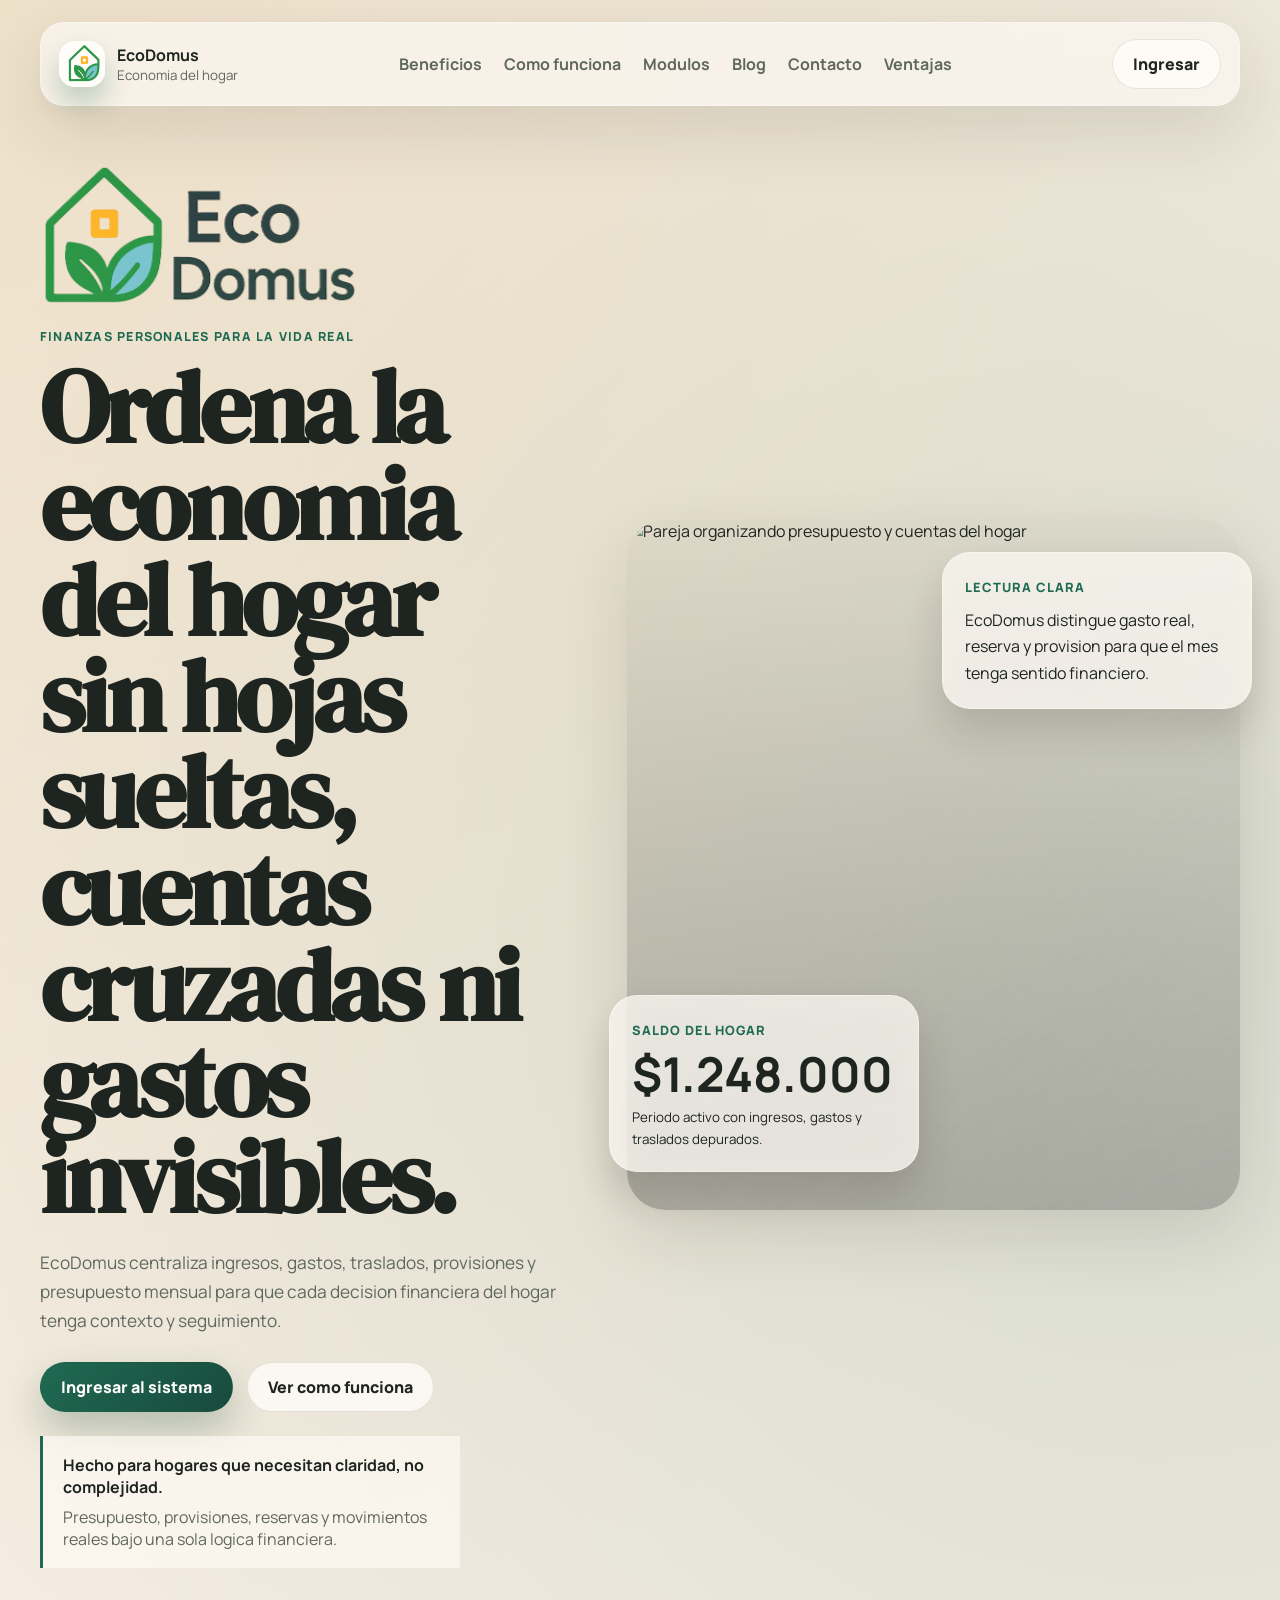
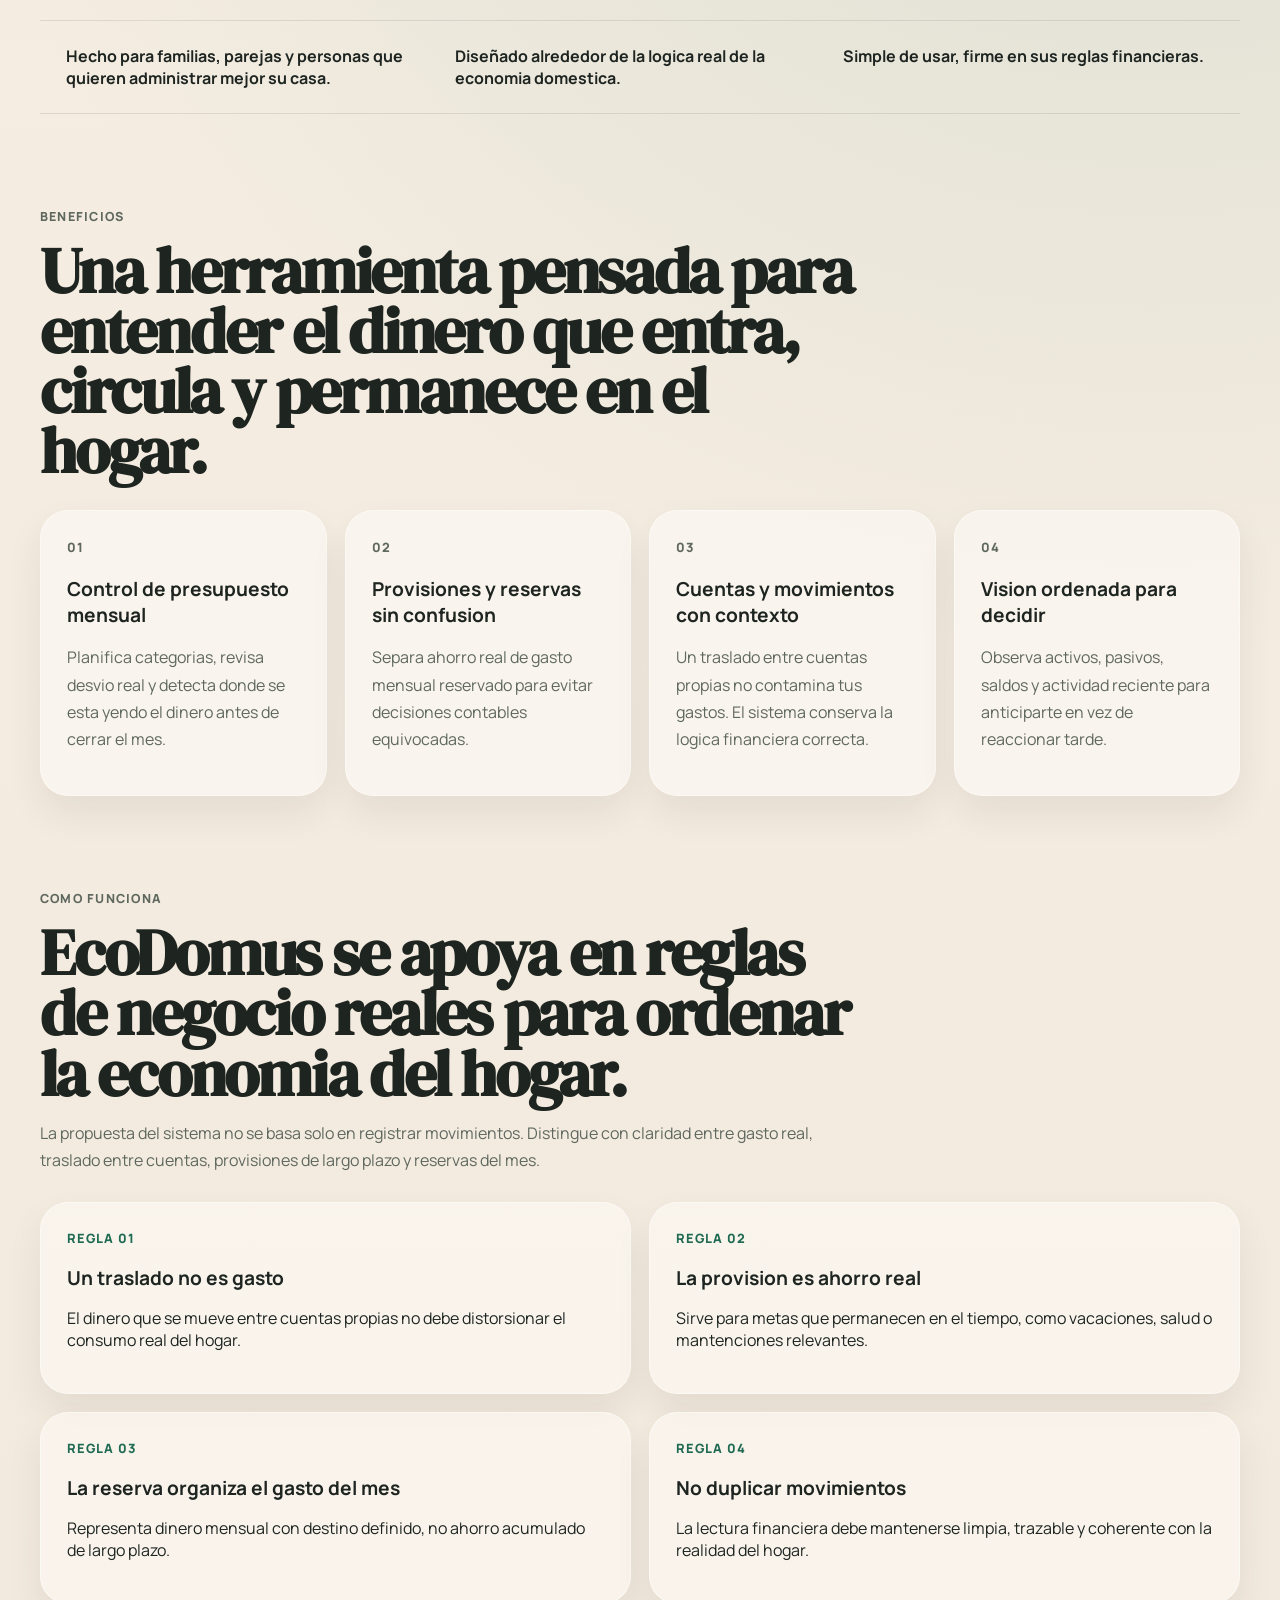
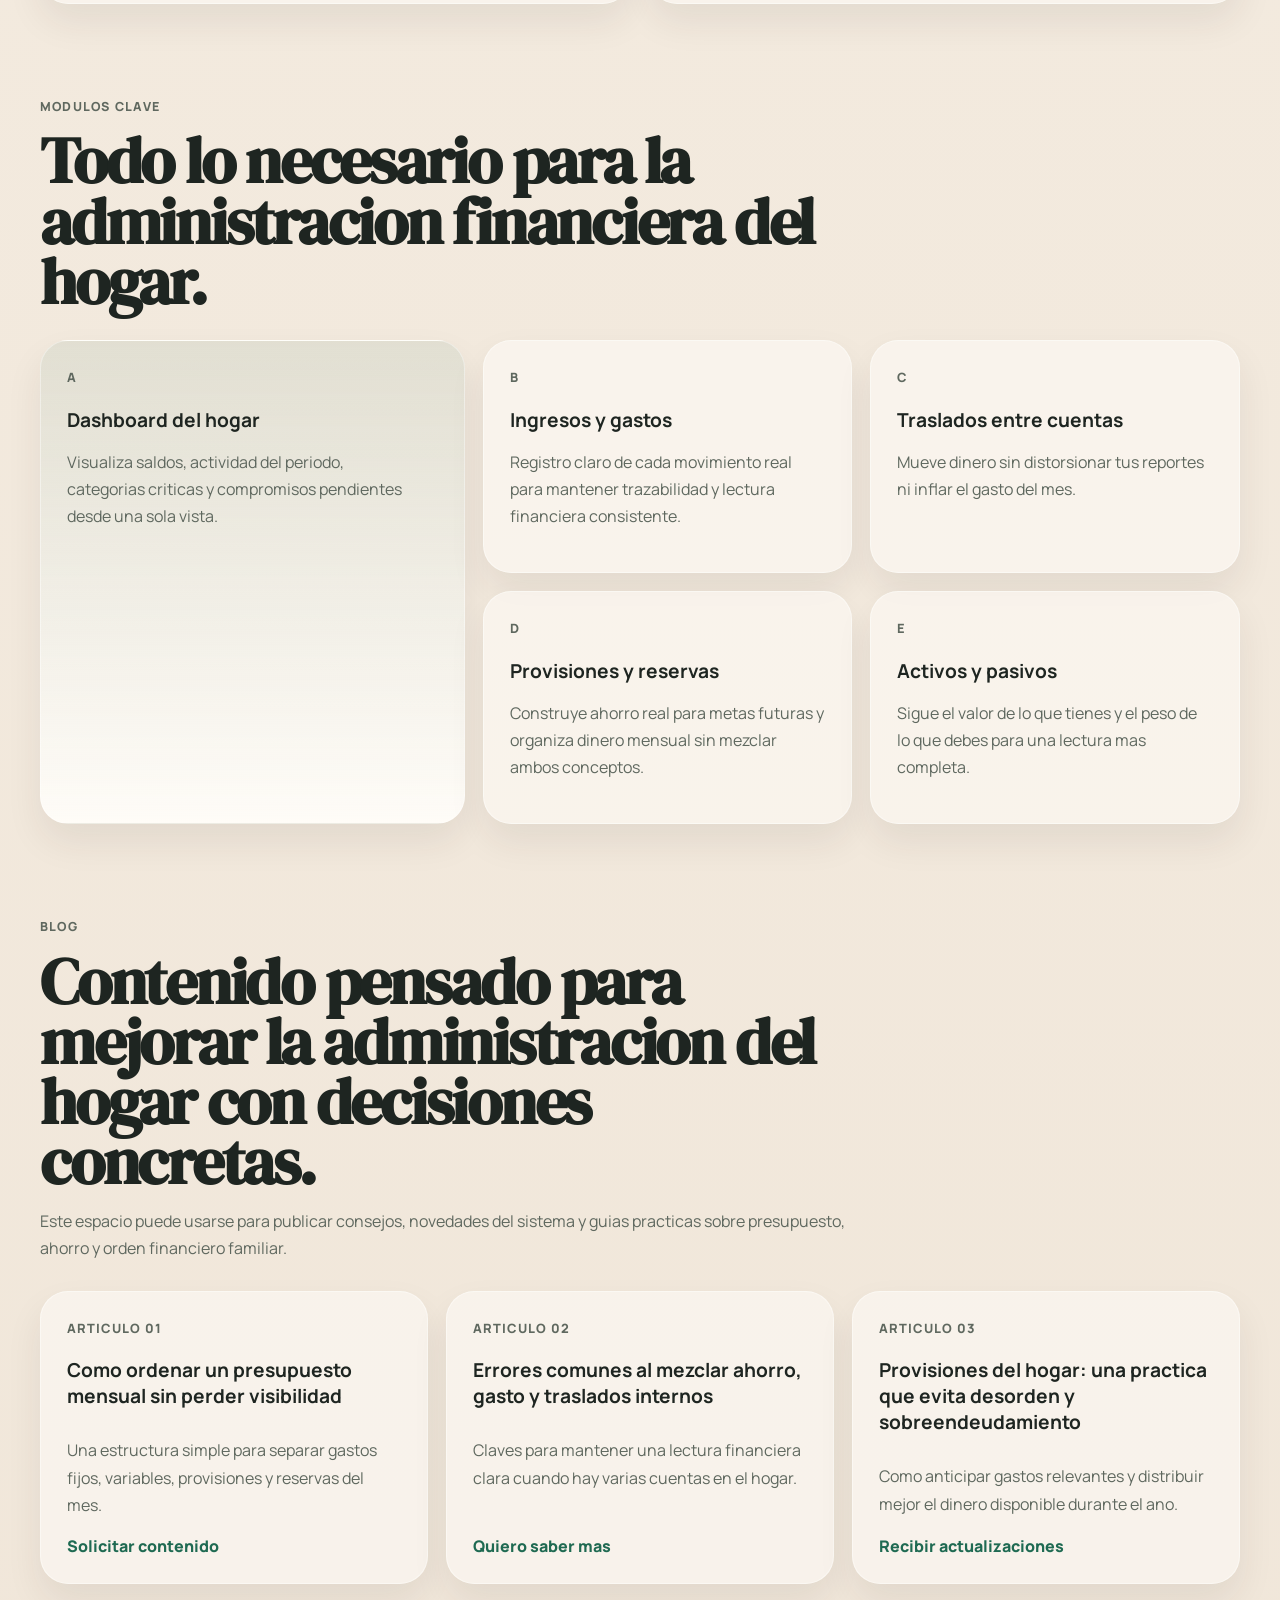
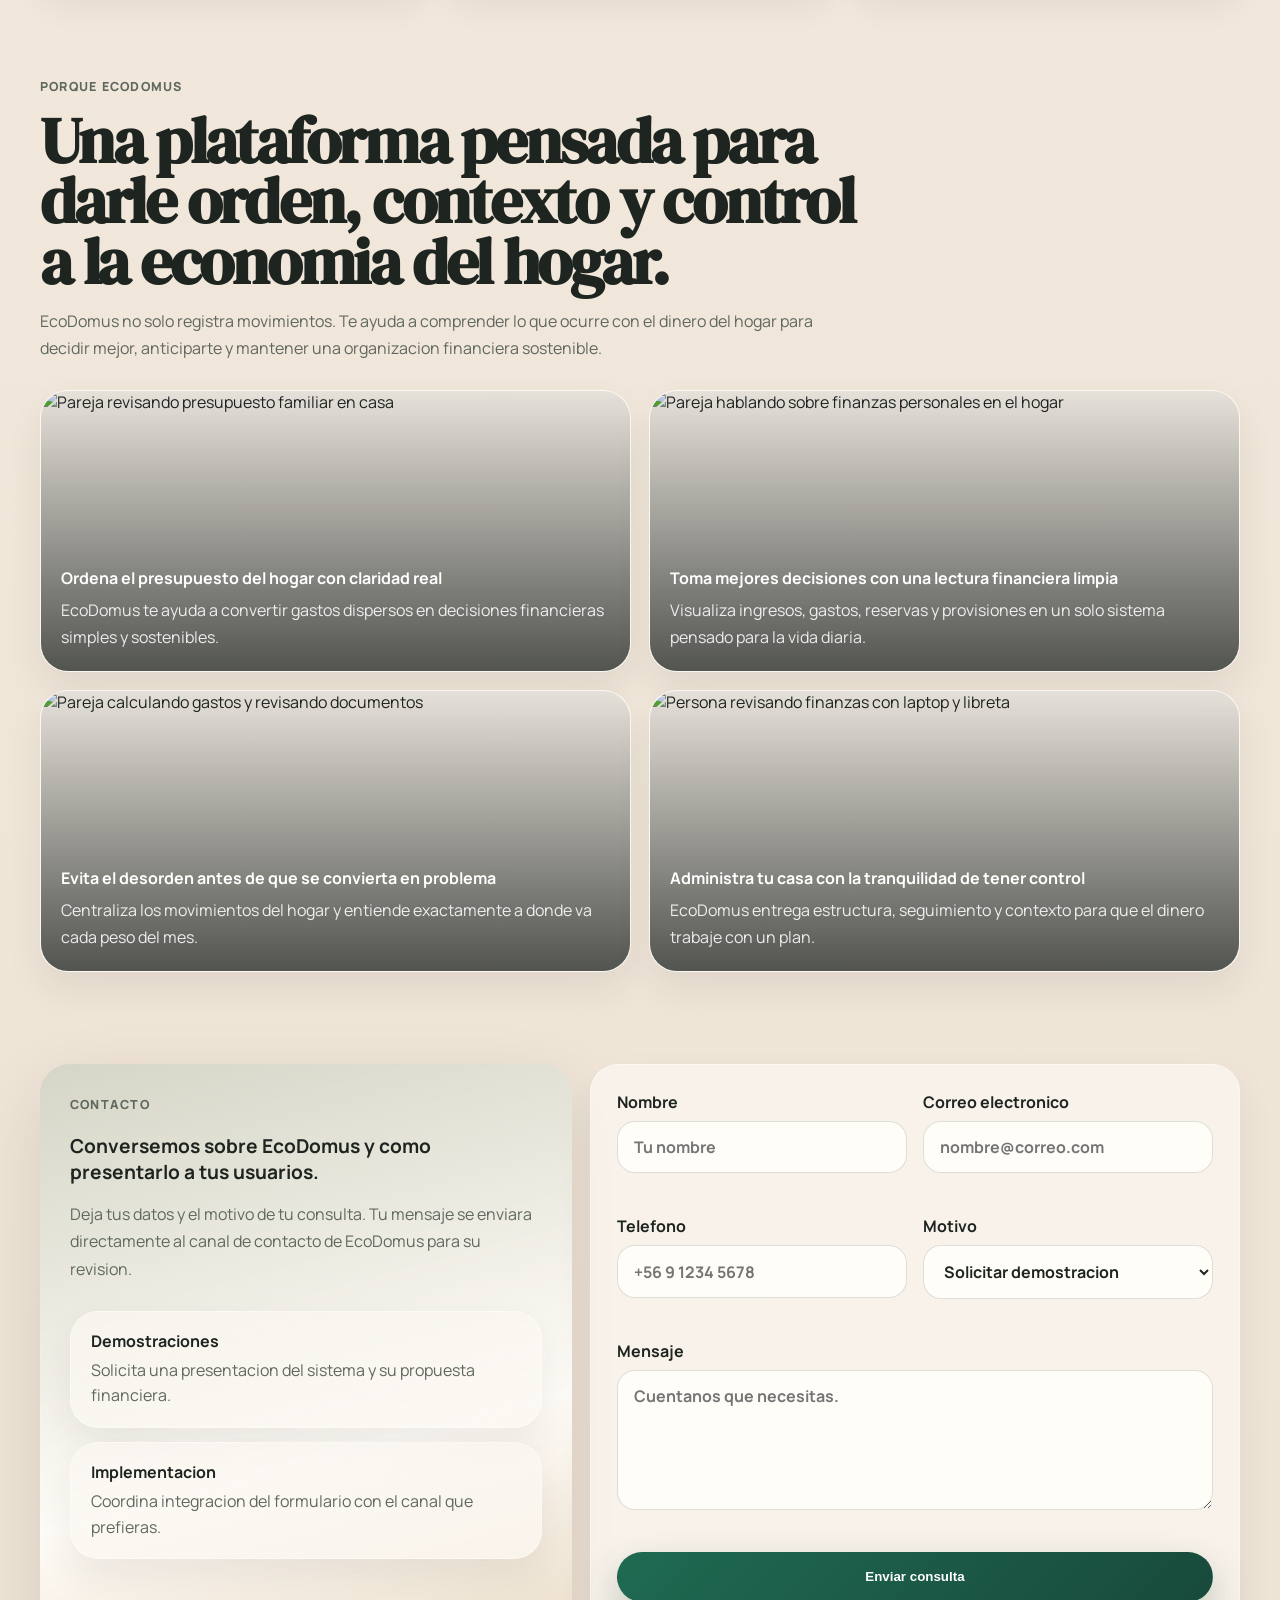
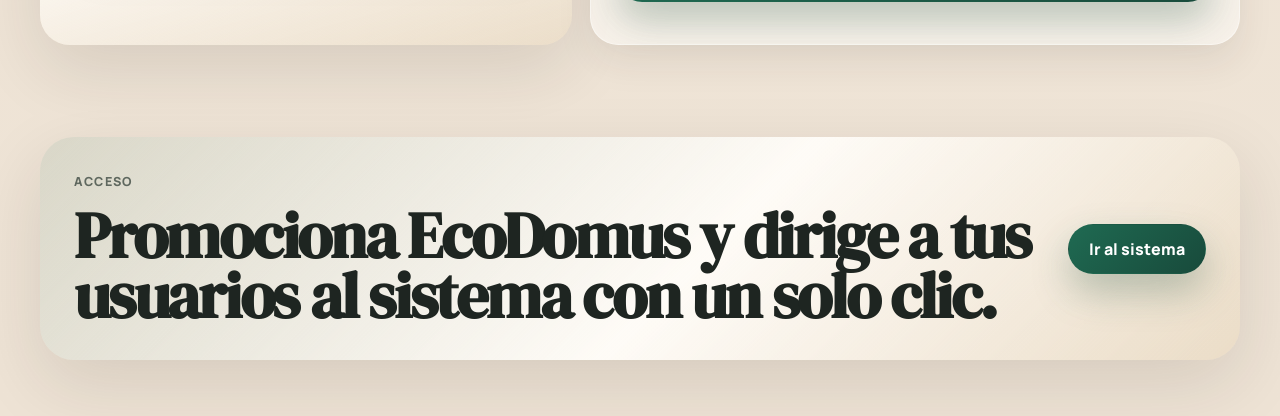
==== Ecodomus Pagina/index.html @ e9bbe401 "Actualizacion Ecodomus" ====
<!DOCTYPE html>
<html lang="es">
<head>
  <meta charset="UTF-8">
  <meta name="viewport" content="width=device-width, initial-scale=1.0">
  <title>EcoDomus | Economia del hogar</title>
  <meta
    name="description"
    content="EcoDomus organiza la economia del hogar con presupuestos, provisiones, cuentas y control mensual en un solo lugar."
  >
  <link rel="icon" type="image/png" href="images/favicon-removebg-preview.png">
  <link rel="preconnect" href="https://fonts.googleapis.com">
  <link rel="preconnect" href="https://fonts.gstatic.com" crossorigin>
  <link href="https://fonts.googleapis.com/css2?family=DM+Serif+Display:ital@0;1&family=Manrope:wght@400;500;600;700;800&display=swap" rel="stylesheet">
  <link rel="stylesheet" href="styles.css">
</head>
<body>
  <div class="page-shell">
    <header class="site-header">
      <a class="brand" href="#inicio" aria-label="EcoDomus">
        <span class="brand-mark" aria-hidden="true">
          <img src="images/favicon-removebg-preview.png" alt="" role="presentation">
        </span>
        <span class="brand-text">
          <strong>EcoDomus</strong>
          <small>Economia del hogar</small>
        </span>
      </a>

      <nav class="site-nav" aria-label="Principal">
        <a href="#beneficios">Beneficios</a>
        <a href="#como-funciona">Como funciona</a>
        <a href="#modulos">Modulos</a>
        <a href="#blog">Blog</a>
        <a href="#contacto">Contacto</a>
        <a href="#ventajas">Ventajas</a>
      </nav>

      <a class="button button-ghost" href="http://localhost:5173" target="_blank" rel="noreferrer">
        Ingresar
      </a>
    </header>

    <main id="inicio">
      <section class="hero">
        <div class="hero-copy">
          <img
            class="hero-logo"
            src="images/logo-removebg-preview.png"
            alt="Logo EcoDomus"
          >
          <p class="eyebrow">Finanzas personales para la vida real</p>
          <h1>Ordena la economia del hogar sin hojas sueltas, cuentas cruzadas ni gastos invisibles.</h1>
          <p class="hero-text">
            EcoDomus centraliza ingresos, gastos, traslados, provisiones y presupuesto mensual
            para que cada decision financiera del hogar tenga contexto y seguimiento.
          </p>

          <div class="hero-actions">
            <a class="button button-primary" href="http://localhost:5173" target="_blank" rel="noreferrer">
              Ingresar al sistema
            </a>
            <a class="button button-secondary" href="#beneficios">
              Ver como funciona
            </a>
          </div>

          <div class="hero-note">
            <strong>Hecho para hogares que necesitan claridad, no complejidad.</strong>
            <p>Presupuesto, provisiones, reservas y movimientos reales bajo una sola logica financiera.</p>
          </div>
        </div>

        <div class="hero-panel" aria-hidden="true">
          <div class="hero-image-wrap">
            <img
              class="hero-image"
              src="https://images.pexels.com/photos/6963031/pexels-photo-6963031.jpeg?auto=compress&cs=tinysrgb&w=1400"
              alt="Pareja organizando presupuesto y cuentas del hogar"
            >
          </div>

          <article class="floating-card floating-balance">
            <span class="panel-label">Saldo del hogar</span>
            <strong>$1.248.000</strong>
            <small>Periodo activo con ingresos, gastos y traslados depurados.</small>
          </article>

          <article class="floating-card floating-insight">
            <span class="panel-label">Lectura clara</span>
            <p>EcoDomus distingue gasto real, reserva y provision para que el mes tenga sentido financiero.</p>
          </article>
        </div>
      </section>

      <section class="trust-strip" aria-label="Propuesta principal">
        <p>Hecho para familias, parejas y personas que quieren administrar mejor su casa.</p>
        <p>Diseñado alrededor de la logica real de la economia domestica.</p>
        <p>Simple de usar, firme en sus reglas financieras.</p>
      </section>

      <section class="benefits" id="beneficios">
        <div class="section-heading">
          <p class="eyebrow">Beneficios</p>
          <h2>Una herramienta pensada para entender el dinero que entra, circula y permanece en el hogar.</h2>
        </div>

        <div class="benefit-grid">
          <article class="benefit-card">
            <p class="card-index">01</p>
            <h3>Control de presupuesto mensual</h3>
            <p>Planifica categorias, revisa desvio real y detecta donde se esta yendo el dinero antes de cerrar el mes.</p>
          </article>

          <article class="benefit-card">
            <p class="card-index">02</p>
            <h3>Provisiones y reservas sin confusion</h3>
            <p>Separa ahorro real de gasto mensual reservado para evitar decisiones contables equivocadas.</p>
          </article>

          <article class="benefit-card">
            <p class="card-index">03</p>
            <h3>Cuentas y movimientos con contexto</h3>
            <p>Un traslado entre cuentas propias no contamina tus gastos. El sistema conserva la logica financiera correcta.</p>
          </article>

          <article class="benefit-card">
            <p class="card-index">04</p>
            <h3>Vision ordenada para decidir</h3>
            <p>Observa activos, pasivos, saldos y actividad reciente para anticiparte en vez de reaccionar tarde.</p>
          </article>
        </div>
      </section>

      <section class="business-rules" id="como-funciona">
        <div class="section-heading">
          <p class="eyebrow">Como funciona</p>
          <h2>EcoDomus se apoya en reglas de negocio reales para ordenar la economia del hogar.</h2>
          <p>
            La propuesta del sistema no se basa solo en registrar movimientos. Distingue con claridad
            entre gasto real, traslado entre cuentas, provisiones de largo plazo y reservas del mes.
          </p>
        </div>

        <div class="rules-grid">
          <article class="rule-card">
            <p class="card-index">Regla 01</p>
            <h3>Un traslado no es gasto</h3>
            <p>El dinero que se mueve entre cuentas propias no debe distorsionar el consumo real del hogar.</p>
          </article>

          <article class="rule-card">
            <p class="card-index">Regla 02</p>
            <h3>La provision es ahorro real</h3>
            <p>Sirve para metas que permanecen en el tiempo, como vacaciones, salud o mantenciones relevantes.</p>
          </article>

          <article class="rule-card">
            <p class="card-index">Regla 03</p>
            <h3>La reserva organiza el gasto del mes</h3>
            <p>Representa dinero mensual con destino definido, no ahorro acumulado de largo plazo.</p>
          </article>

          <article class="rule-card">
            <p class="card-index">Regla 04</p>
            <h3>No duplicar movimientos</h3>
            <p>La lectura financiera debe mantenerse limpia, trazable y coherente con la realidad del hogar.</p>
          </article>
        </div>
      </section>

      <section class="modules" id="modulos">
        <div class="section-heading">
          <p class="eyebrow">Modulos clave</p>
          <h2>Todo lo necesario para la administracion financiera del hogar.</h2>
        </div>

        <div class="module-layout">
          <article class="module-card feature-large">
            <p class="card-index">A</p>
            <h3>Dashboard del hogar</h3>
            <p>Visualiza saldos, actividad del periodo, categorias criticas y compromisos pendientes desde una sola vista.</p>
          </article>

          <article class="module-card">
            <p class="card-index">B</p>
            <h3>Ingresos y gastos</h3>
            <p>Registro claro de cada movimiento real para mantener trazabilidad y lectura financiera consistente.</p>
          </article>

          <article class="module-card">
            <p class="card-index">C</p>
            <h3>Traslados entre cuentas</h3>
            <p>Mueve dinero sin distorsionar tus reportes ni inflar el gasto del mes.</p>
          </article>

          <article class="module-card">
            <p class="card-index">D</p>
            <h3>Provisiones y reservas</h3>
            <p>Construye ahorro real para metas futuras y organiza dinero mensual sin mezclar ambos conceptos.</p>
          </article>

          <article class="module-card">
            <p class="card-index">E</p>
            <h3>Activos y pasivos</h3>
            <p>Sigue el valor de lo que tienes y el peso de lo que debes para una lectura mas completa.</p>
          </article>
        </div>
      </section>

      <section class="blog-section" id="blog">
        <div class="section-heading">
          <p class="eyebrow">Blog</p>
          <h2>Contenido pensado para mejorar la administracion del hogar con decisiones concretas.</h2>
          <p>
            Este espacio puede usarse para publicar consejos, novedades del sistema y guias practicas
            sobre presupuesto, ahorro y orden financiero familiar.
          </p>
        </div>

        <div class="blog-grid">
          <article class="blog-card">
            <p class="card-index">Articulo 01</p>
            <h3>Como ordenar un presupuesto mensual sin perder visibilidad</h3>
            <p>Una estructura simple para separar gastos fijos, variables, provisiones y reservas del mes.</p>
            <a href="#contacto">Solicitar contenido</a>
          </article>

          <article class="blog-card">
            <p class="card-index">Articulo 02</p>
            <h3>Errores comunes al mezclar ahorro, gasto y traslados internos</h3>
            <p>Claves para mantener una lectura financiera clara cuando hay varias cuentas en el hogar.</p>
            <a href="#contacto">Quiero saber mas</a>
          </article>

          <article class="blog-card">
            <p class="card-index">Articulo 03</p>
            <h3>Provisiones del hogar: una practica que evita desorden y sobreendeudamiento</h3>
            <p>Como anticipar gastos relevantes y distribuir mejor el dinero disponible durante el ano.</p>
            <a href="#contacto">Recibir actualizaciones</a>
          </article>
        </div>
      </section>

      <section class="highlights-section" id="ventajas">
        <div class="section-heading">
          <p class="eyebrow">Porque EcoDomus</p>
          <h2>Una plataforma pensada para darle orden, contexto y control a la economia del hogar.</h2>
          <p>
            EcoDomus no solo registra movimientos. Te ayuda a comprender lo que ocurre con el dinero
            del hogar para decidir mejor, anticiparte y mantener una organizacion financiera sostenible.
          </p>
        </div>

        <div class="highlights-grid">
          <article class="highlight-card">
            <img
              src="https://images.pexels.com/photos/6963031/pexels-photo-6963031.jpeg?auto=compress&cs=tinysrgb&w=900"
              alt="Pareja revisando presupuesto familiar en casa"
            >
            <div class="highlight-copy">
              <strong>Ordena el presupuesto del hogar con claridad real</strong>
              <span>EcoDomus te ayuda a convertir gastos dispersos en decisiones financieras simples y sostenibles.</span>
            </div>
          </article>

          <article class="highlight-card">
            <img
              src="https://images.pexels.com/photos/6964346/pexels-photo-6964346.jpeg?auto=compress&cs=tinysrgb&w=900"
              alt="Pareja hablando sobre finanzas personales en el hogar"
            >
            <div class="highlight-copy">
              <strong>Toma mejores decisiones con una lectura financiera limpia</strong>
              <span>Visualiza ingresos, gastos, reservas y provisiones en un solo sistema pensado para la vida diaria.</span>
            </div>
          </article>

          <article class="highlight-card">
            <img
              src="https://images.pexels.com/photos/14599250/pexels-photo-14599250.jpeg?auto=compress&cs=tinysrgb&w=900"
              alt="Pareja calculando gastos y revisando documentos"
            >
            <div class="highlight-copy">
              <strong>Evita el desorden antes de que se convierta en problema</strong>
              <span>Centraliza los movimientos del hogar y entiende exactamente a donde va cada peso del mes.</span>
            </div>
          </article>

          <article class="highlight-card">
            <img
              src="https://images.pexels.com/photos/4386370/pexels-photo-4386370.jpeg?auto=compress&cs=tinysrgb&w=900"
              alt="Persona revisando finanzas con laptop y libreta"
            >
            <div class="highlight-copy">
              <strong>Administra tu casa con la tranquilidad de tener control</strong>
              <span>EcoDomus entrega estructura, seguimiento y contexto para que el dinero trabaje con un plan.</span>
            </div>
          </article>
        </div>
      </section>

      <section class="contact-section" id="contacto">
        <div class="contact-copy">
          <p class="eyebrow">Contacto</p>
          <h2>Conversemos sobre EcoDomus y como presentarlo a tus usuarios.</h2>
          <p>
            Deja tus datos y el motivo de tu consulta. Tu mensaje se enviara directamente
            al canal de contacto de EcoDomus para su revision.
          </p>

          <div class="contact-highlights">
            <article class="contact-point">
              <strong>Demostraciones</strong>
              <span>Solicita una presentacion del sistema y su propuesta financiera.</span>
            </article>
            <article class="contact-point">
              <strong>Implementacion</strong>
              <span>Coordina integracion del formulario con el canal que prefieras.</span>
            </article>
          </div>
        </div>

        <form
          class="contact-form"
          id="contact-form"
          action="https://api.web3forms.com/submit"
          novalidate
        >
          <!-- Web3Forms usa esta clave publica para dirigir los mensajes al correo configurado -->
          <input type="hidden" name="access_key" value="ba727f28-1048-4dc9-a23f-d4c681ef4573">
          <!-- Texto del asunto con el que llegara la consulta -->
          <input type="hidden" name="subject" value="Nueva consulta desde la landing de EcoDomus">
          <!-- Nombre visible del remitente en la notificacion -->
          <input type="hidden" name="from_name" value="Landing EcoDomus">
          <!-- Campo oculto anti-spam: debe quedar vacio -->
          <input class="botcheck-field" type="checkbox" name="botcheck" tabindex="-1" autocomplete="off">

          <label>
            Nombre
            <input type="text" name="name" placeholder="Tu nombre" required>
            <small class="field-error" data-error-for="name"></small>
          </label>

          <label>
            Correo electronico
            <input type="email" name="email" placeholder="nombre@correo.com" required>
            <small class="field-error" data-error-for="email"></small>
          </label>

          <label>
            Telefono
            <input type="tel" name="phone" placeholder="+56 9 1234 5678">
            <small class="field-error" data-error-for="phone"></small>
          </label>

          <label>
            Motivo
            <select name="motivo">
              <option value="demo">Solicitar demostracion</option>
              <option value="soporte">Consulta general</option>
              <option value="alianza">Alianza comercial</option>
            </select>
            <small class="field-error" data-error-for="motivo"></small>
          </label>

          <label class="form-message">
            Mensaje
            <textarea name="message" rows="5" placeholder="Cuentanos que necesitas." required></textarea>
            <small class="field-error" data-error-for="message"></small>
          </label>

          <button class="button button-primary" type="submit">Enviar consulta</button>
          <p class="form-note" id="form-status" aria-live="polite"></p>
        </form>
      </section>

      <section class="cta-banner">
        <div>
          <p class="eyebrow">Acceso</p>
          <h2>Promociona EcoDomus y dirige a tus usuarios al sistema con un solo clic.</h2>
        </div>

        <a class="button button-primary" href="http://localhost:5173" target="_blank" rel="noreferrer">
          Ir al sistema
        </a>
      </section>
    </main>
  </div>
  <script src="script.js"></script>
</body>
</html>
---- Ecodomus Pagina/styles.css ----
:root {
  --bg: #efe7db;
  --bg-soft: #f7f1e8;
  --surface: #fbf7f1;
  --surface-strong: #fffdf9;
  --ink: #1e2521;
  --muted: #5f685f;
  --line: rgba(30, 37, 33, 0.1);
  --accent: #1f6a52;
  --accent-dark: #184a3b;
  --accent-soft: #dbeadf;
  --sand: #e4cfaa;
  --shadow: 0 24px 70px rgba(40, 35, 28, 0.12);
}

* {
  box-sizing: border-box;
}

html {
  scroll-behavior: smooth;
}

body {
  margin: 0;
  color: var(--ink);
  font-family: "Manrope", sans-serif;
  background:
    radial-gradient(circle at top left, rgba(228, 207, 170, 0.48), transparent 24%),
    radial-gradient(circle at 90% 14%, rgba(31, 106, 82, 0.14), transparent 22%),
    linear-gradient(180deg, #f7f0e6 0%, #eee3d5 100%);
  animation: pageFade 720ms ease-out both;
}

img {
  max-width: 100%;
}

a {
  color: inherit;
  text-decoration: none;
}

.page-shell {
  position: relative;
  width: min(1200px, calc(100% - 32px));
  margin: 0 auto;
  padding: 22px 0 56px;
}

.page-shell::before {
  content: "";
  position: fixed;
  inset: 0;
  z-index: 15;
  background: rgba(30, 37, 33, 0);
  pointer-events: none;
  transition: background 220ms ease;
}

.site-header {
  position: sticky;
  top: 16px;
  z-index: 20;
  display: flex;
  align-items: center;
  justify-content: space-between;
  gap: 20px;
  padding: 16px 18px;
  margin-bottom: 34px;
  border: 1px solid rgba(255, 255, 255, 0.35);
  border-radius: 24px;
  background: rgba(251, 247, 241, 0.72);
  backdrop-filter: blur(18px);
  box-shadow: var(--shadow);
  animation: liftIn 720ms cubic-bezier(0.2, 0.8, 0.2, 1) 80ms both;
}

.brand {
  display: inline-flex;
  align-items: center;
  gap: 12px;
}

.brand-mark {
  display: grid;
  place-items: center;
  width: 46px;
  height: 46px;
  overflow: hidden;
  border-radius: 16px;
  background: rgba(255, 253, 249, 0.96);
  box-shadow: 0 16px 28px rgba(31, 106, 82, 0.28);
}

.brand-mark img {
  display: block;
  width: 82%;
  height: 82%;
  object-fit: contain;
  object-position: center;
  transform: translate(2px, -1px);
}

.brand-text {
  display: flex;
  flex-direction: column;
}

.brand-text strong {
  font-size: 1rem;
}

.brand-text small {
  color: var(--muted);
}

.site-nav {
  display: flex;
  gap: 22px;
  color: var(--muted);
  font-weight: 700;
}

.site-nav a {
  position: relative;
}

.site-nav a::after {
  content: "";
  position: absolute;
  left: 0;
  bottom: -4px;
  width: 100%;
  height: 2px;
  transform: scaleX(0);
  transform-origin: left;
  background: var(--accent);
  transition: transform 180ms ease;
}

.site-nav a:hover::after {
  transform: scaleX(1);
}

.button {
  display: inline-flex;
  align-items: center;
  justify-content: center;
  min-height: 50px;
  padding: 0 20px;
  border: 1px solid transparent;
  border-radius: 999px;
  font-weight: 800;
  transition: transform 180ms ease, box-shadow 180ms ease, background-color 180ms ease;
}

.button:hover {
  transform: translateY(-2px);
}

.button-primary {
  color: #fff;
  background: linear-gradient(135deg, var(--accent) 0%, var(--accent-dark) 100%);
  box-shadow: 0 18px 38px rgba(24, 74, 59, 0.28);
}

.button-secondary,
.button-ghost {
  border-color: rgba(30, 37, 33, 0.1);
  background: rgba(255, 253, 249, 0.78);
}

.hero {
  display: grid;
  grid-template-columns: 0.95fr 1.05fr;
  gap: 32px;
  align-items: center;
  padding: 22px 0 44px;
}

.hero-copy > * {
  opacity: 0;
  animation: liftIn 760ms cubic-bezier(0.2, 0.8, 0.2, 1) both;
}

.hero-copy > :nth-child(1) {
  animation-delay: 150ms;
}

.hero-copy > :nth-child(2) {
  animation-delay: 220ms;
}

.hero-copy > :nth-child(3) {
  animation-delay: 290ms;
}

.hero-copy > :nth-child(4) {
  animation-delay: 360ms;
}

.hero-copy > :nth-child(5) {
  animation-delay: 430ms;
}

.hero-copy > :nth-child(6) {
  animation-delay: 500ms;
}

.eyebrow {
  margin: 0 0 14px;
  color: var(--accent);
  font-size: 0.78rem;
  font-weight: 800;
  letter-spacing: 0.1em;
  text-transform: uppercase;
}

.hero h1,
.section-heading h2,
.cta-banner h2 {
  margin: 0;
  font-family: "DM Serif Display", serif;
  line-height: 0.94;
  letter-spacing: -0.035em;
}

.hero h1 {
  max-width: 10ch;
  font-size: clamp(3.6rem, 8vw, 6.6rem);
}

.hero-logo {
  display: block;
  width: min(320px, 70vw);
  margin: 0 0 22px;
}

.hero-text,
.section-heading p,
.benefit-card p,
.module-card p,
.highlight-card span,
.cta-banner p {
  color: var(--muted);
  line-height: 1.7;
}

.hero-text {
  max-width: 56ch;
  margin: 22px 0 26px;
  font-size: 1.08rem;
}

.hero-actions {
  display: flex;
  flex-wrap: wrap;
  gap: 14px;
  margin-bottom: 24px;
}

.hero-note {
  max-width: 420px;
  padding: 18px 20px;
  border-left: 3px solid var(--accent);
  background: rgba(255, 250, 244, 0.66);
}

.hero-note strong {
  display: block;
  margin-bottom: 8px;
}

.hero-note p {
  margin: 0;
  color: var(--muted);
}

.hero-panel {
  position: relative;
  min-height: 690px;
  opacity: 0;
  animation: panelIn 900ms cubic-bezier(0.2, 0.8, 0.2, 1) 260ms both;
}

.hero-image-wrap {
  position: absolute;
  inset: 0;
  overflow: hidden;
  border-radius: 38px;
  box-shadow: var(--shadow);
}

.hero-image-wrap::after {
  content: "";
  position: absolute;
  inset: 0;
  background:
    linear-gradient(180deg, rgba(20, 24, 21, 0.04) 0%, rgba(20, 24, 21, 0.28) 100%),
    linear-gradient(140deg, rgba(251, 247, 241, 0) 45%, rgba(251, 247, 241, 0.15) 100%);
}

.hero-image {
  width: 100%;
  height: 100%;
  object-fit: cover;
}

.floating-card {
  position: absolute;
  z-index: 1;
  max-width: 310px;
  width: min(310px, calc(100% - 24px));
  padding: 22px;
  border: 1px solid rgba(255, 255, 255, 0.35);
  border-radius: 28px;
  background: rgba(251, 247, 241, 0.82);
  backdrop-filter: blur(16px);
  box-shadow: 0 22px 38px rgba(42, 33, 24, 0.16);
}

.floating-balance {
  left: -18px;
  bottom: 38px;
  animation: floatDrift 6.2s ease-in-out 1.1s infinite;
}

.floating-insight {
  right: -12px;
  top: 32px;
  animation: floatDrift 6.8s ease-in-out 1.35s infinite reverse;
}

.panel-label,
.card-index {
  color: var(--accent);
  font-size: 0.8rem;
  font-weight: 800;
  letter-spacing: 0.08em;
  text-transform: uppercase;
}

.floating-balance strong {
  display: block;
  margin: 10px 0 8px;
  font-size: clamp(1.9rem, 4vw, 3rem);
  line-height: 0.98;
  word-break: break-word;
}

.floating-insight p {
  margin: 10px 0 0;
  color: var(--ink);
  line-height: 1.65;
}

.trust-strip {
  display: grid;
  grid-template-columns: repeat(3, 1fr);
  gap: 18px;
  margin: 8px 0 92px;
  padding: 24px 26px;
  border-top: 1px solid var(--line);
  border-bottom: 1px solid var(--line);
  opacity: 0;
  animation: liftIn 760ms ease-out 560ms both;
}

.trust-strip p {
  margin: 0;
  font-weight: 700;
}

.benefits,
.business-rules,
.modules,
.blog-section,
.highlights-section,
.contact-section {
  margin-bottom: 92px;
}

.section-heading {
  max-width: 820px;
  margin-bottom: 28px;
}

.section-heading h2,
.cta-banner h2 {
  font-size: clamp(2.4rem, 5vw, 4.2rem);
}

.benefit-grid {
  display: grid;
  grid-template-columns: repeat(4, 1fr);
  gap: 18px;
}

.rules-grid {
  display: grid;
  grid-template-columns: repeat(2, 1fr);
  gap: 18px;
}

.benefit-card,
.module-card,
.highlight-card,
.rule-card,
.blog-card,
.contact-form,
.contact-point {
  padding: 26px;
  border: 1px solid rgba(255, 255, 255, 0.42);
  border-radius: 28px;
  background: rgba(251, 247, 241, 0.72);
  box-shadow: 0 18px 36px rgba(48, 42, 33, 0.08);
  opacity: 0;
  animation: revealIn 760ms ease-out both;
}

.benefit-card:nth-child(1),
.rule-card:nth-child(1),
.module-card:nth-child(1),
.blog-card:nth-child(1),
.highlight-card:nth-child(1),
.contact-point:nth-child(1) {
  animation-delay: 120ms;
}

.benefit-card:nth-child(2),
.rule-card:nth-child(2),
.module-card:nth-child(2),
.blog-card:nth-child(2),
.highlight-card:nth-child(2),
.contact-point:nth-child(2) {
  animation-delay: 200ms;
}

.benefit-card:nth-child(3),
.rule-card:nth-child(3),
.module-card:nth-child(3),
.blog-card:nth-child(3),
.highlight-card:nth-child(3) {
  animation-delay: 280ms;
}

.benefit-card:nth-child(4),
.rule-card:nth-child(4),
.module-card:nth-child(4),
.highlight-card:nth-child(4) {
  animation-delay: 360ms;
}

.module-card:nth-child(5) {
  animation-delay: 440ms;
}

.contact-form,
.section-heading,
.contact-copy,
.cta-banner {
  opacity: 0;
  animation: liftIn 760ms ease-out 140ms both;
}

.benefit-card h3,
.module-card h3,
.rule-card h3,
.blog-card h3,
.contact-copy h2 {
  margin: 18px 0 12px;
  font-size: 1.2rem;
}

.card-index {
  margin: 0;
}

.module-layout {
  display: grid;
  grid-template-columns: 1.15fr 1fr 1fr;
  gap: 18px;
}

.feature-large {
  grid-row: span 2;
  background:
    linear-gradient(180deg, rgba(31, 106, 82, 0.08) 0%, rgba(255, 253, 249, 0.94) 100%);
}

.feature-large p {
  max-width: 34ch;
}

.highlights-grid {
  display: grid;
  grid-template-columns: repeat(2, 1fr);
  gap: 18px;
}

.blog-grid {
  display: grid;
  grid-template-columns: repeat(3, 1fr);
  gap: 18px;
}

.blog-card {
  display: flex;
  flex-direction: column;
}

.blog-card p {
  color: var(--muted);
  line-height: 1.7;
}

.blog-card a {
  margin-top: auto;
  color: var(--accent);
  font-weight: 800;
}

.highlight-card {
  position: relative;
  display: block;
  min-height: 280px;
  overflow: hidden;
  padding: 0;
}

.highlight-card img {
  display: block;
  width: 100%;
  height: 100%;
  min-height: 280px;
  object-fit: cover;
}

.highlight-card::after {
  content: "";
  position: absolute;
  inset: 0;
  background: linear-gradient(180deg, rgba(18, 23, 20, 0.08) 0%, rgba(18, 23, 20, 0.72) 100%);
}

.highlight-copy {
  position: absolute;
  right: 20px;
  bottom: 20px;
  left: 20px;
  z-index: 1;
}

.highlight-card strong {
  display: block;
  margin-bottom: 8px;
  color: #fff;
}

.highlight-card span {
  color: rgba(255, 255, 255, 0.88);
}

.contact-section {
  display: grid;
  grid-template-columns: 0.9fr 1.1fr;
  gap: 18px;
  align-items: start;
}

.contact-copy,
.contact-form {
  min-height: 100%;
}

.contact-copy {
  padding: 30px;
  border-radius: 30px;
  background:
    linear-gradient(165deg, rgba(31, 106, 82, 0.12) 0%, rgba(255, 253, 249, 0.94) 65%, rgba(228, 207, 170, 0.28) 100%);
  box-shadow: var(--shadow);
}

.contact-copy p {
  color: var(--muted);
  line-height: 1.7;
}

.contact-highlights {
  display: grid;
  gap: 14px;
  margin-top: 28px;
}

.contact-point {
  padding: 18px 20px;
}

.contact-point strong {
  display: block;
  margin-bottom: 6px;
}

.contact-point span,
.form-note {
  color: var(--muted);
  line-height: 1.6;
}

.contact-form {
  display: grid;
  grid-template-columns: repeat(2, 1fr);
  gap: 16px;
}

.contact-form label {
  display: grid;
  gap: 8px;
  font-weight: 700;
}

.botcheck-field {
  display: none;
}

.contact-form input,
.contact-form select,
.contact-form textarea {
  width: 100%;
  padding: 14px 16px;
  border: 1px solid rgba(30, 37, 33, 0.14);
  border-radius: 18px;
  color: var(--ink);
  font: inherit;
  background: rgba(255, 253, 249, 0.94);
}

.contact-form input.input-invalid,
.contact-form select.input-invalid,
.contact-form textarea.input-invalid {
  border-color: #b64b4b;
  background: rgba(255, 245, 245, 0.98);
}

.contact-form input:focus,
.contact-form select:focus,
.contact-form textarea:focus {
  outline: 2px solid rgba(31, 106, 82, 0.18);
  border-color: var(--accent);
}

.field-error {
  min-height: 1.1rem;
  color: #b64b4b;
  font-size: 0.82rem;
  font-weight: 600;
}

.form-message,
.contact-form .button,
.form-note {
  grid-column: 1 / -1;
}

.contact-form textarea {
  resize: vertical;
  min-height: 140px;
}

.form-note {
  margin: 0;
  font-size: 0.95rem;
}

.form-note.is-error {
  color: #b64b4b;
}

.form-note.is-success {
  color: var(--accent);
}

.contact-form .button:disabled {
  cursor: wait;
  opacity: 0.8;
}

.cta-banner {
  display: grid;
  grid-template-columns: 1fr auto;
  gap: 20px;
  align-items: center;
  padding: 34px;
  border-radius: 34px;
  background:
    linear-gradient(135deg, rgba(31, 106, 82, 0.1) 0%, rgba(255, 253, 249, 0.92) 55%, rgba(228, 207, 170, 0.32) 100%);
  box-shadow: var(--shadow);
}

.benefit-card,
.module-card,
.rule-card,
.blog-card,
.highlight-card,
.button,
.brand-mark,
.floating-card {
  transition: transform 220ms ease, box-shadow 220ms ease;
}

.benefit-card,
.module-card,
.rule-card,
.blog-card,
.highlight-card {
  position: relative;
  z-index: 1;
}

.benefit-card:hover,
.module-card:hover,
.rule-card:hover,
.blog-card:hover,
.highlight-card:hover {
  position: relative;
  z-index: 25;
  transform: translateY(-4px) scale(1.02);
  box-shadow: 0 24px 48px rgba(48, 42, 33, 0.12);
}

.page-shell:has(.benefit-card:hover)::before,
.page-shell:has(.module-card:hover)::before,
.page-shell:has(.rule-card:hover)::before,
.page-shell:has(.blog-card:hover)::before,
.page-shell:has(.highlight-card:hover)::before {
  background: rgba(30, 37, 33, 0.18);
}

@keyframes pageFade {
  from {
    opacity: 0.01;
  }
  to {
    opacity: 1;
  }
}

@keyframes revealIn {
  from {
    opacity: 0;
  }
  to {
    opacity: 1;
  }
}

@keyframes liftIn {
  from {
    opacity: 0;
    transform: translateY(26px);
  }
  to {
    opacity: 1;
    transform: translateY(0);
  }
}

@keyframes panelIn {
  from {
    opacity: 0;
    transform: translateY(34px) scale(0.98);
  }
  to {
    opacity: 1;
    transform: translateY(0) scale(1);
  }
}

@keyframes floatDrift {
  0%,
  100% {
    transform: translateY(0);
  }
  50% {
    transform: translateY(-8px);
  }
}

@media (prefers-reduced-motion: reduce) {
  *,
  *::before,
  *::after {
    animation: none !important;
    transition: none !important;
    scroll-behavior: auto !important;
  }
}

@media (max-width: 1040px) {
  .hero,
  .benefit-grid,
  .rules-grid,
  .module-layout,
  .blog-grid,
  .highlights-grid,
  .contact-section,
  .trust-strip,
  .cta-banner {
    grid-template-columns: 1fr;
  }

  .site-header {
    position: static;
    display: grid;
    justify-content: stretch;
  }

  .site-nav {
    flex-wrap: wrap;
  }

  .contact-form {
    grid-template-columns: 1fr;
  }

  .hero-panel {
    min-height: 560px;
  }

  .feature-large {
    grid-row: auto;
  }
}

@media (max-width: 720px) {
  .page-shell {
    width: min(100% - 20px, 1200px);
    padding-top: 12px;
  }

  .hero {
    gap: 20px;
  }

  .hero h1 {
    max-width: none;
    font-size: clamp(3rem, 15vw, 4.7rem);
  }

  .hero-panel {
    min-height: 480px;
  }

  .hero-logo {
    width: min(250px, 72vw);
  }

  .hero-image-wrap,
  .benefit-card,
  .module-card,
  .blog-card,
  .highlight-card,
  .contact-copy,
  .contact-form,
  .cta-banner {
    border-radius: 24px;
  }

  .floating-card {
    position: absolute;
    max-width: 250px;
    padding: 18px;
  }

  .floating-balance {
    left: 12px;
    bottom: 14px;
  }

  .floating-insight {
    right: 12px;
    top: 14px;
  }
}
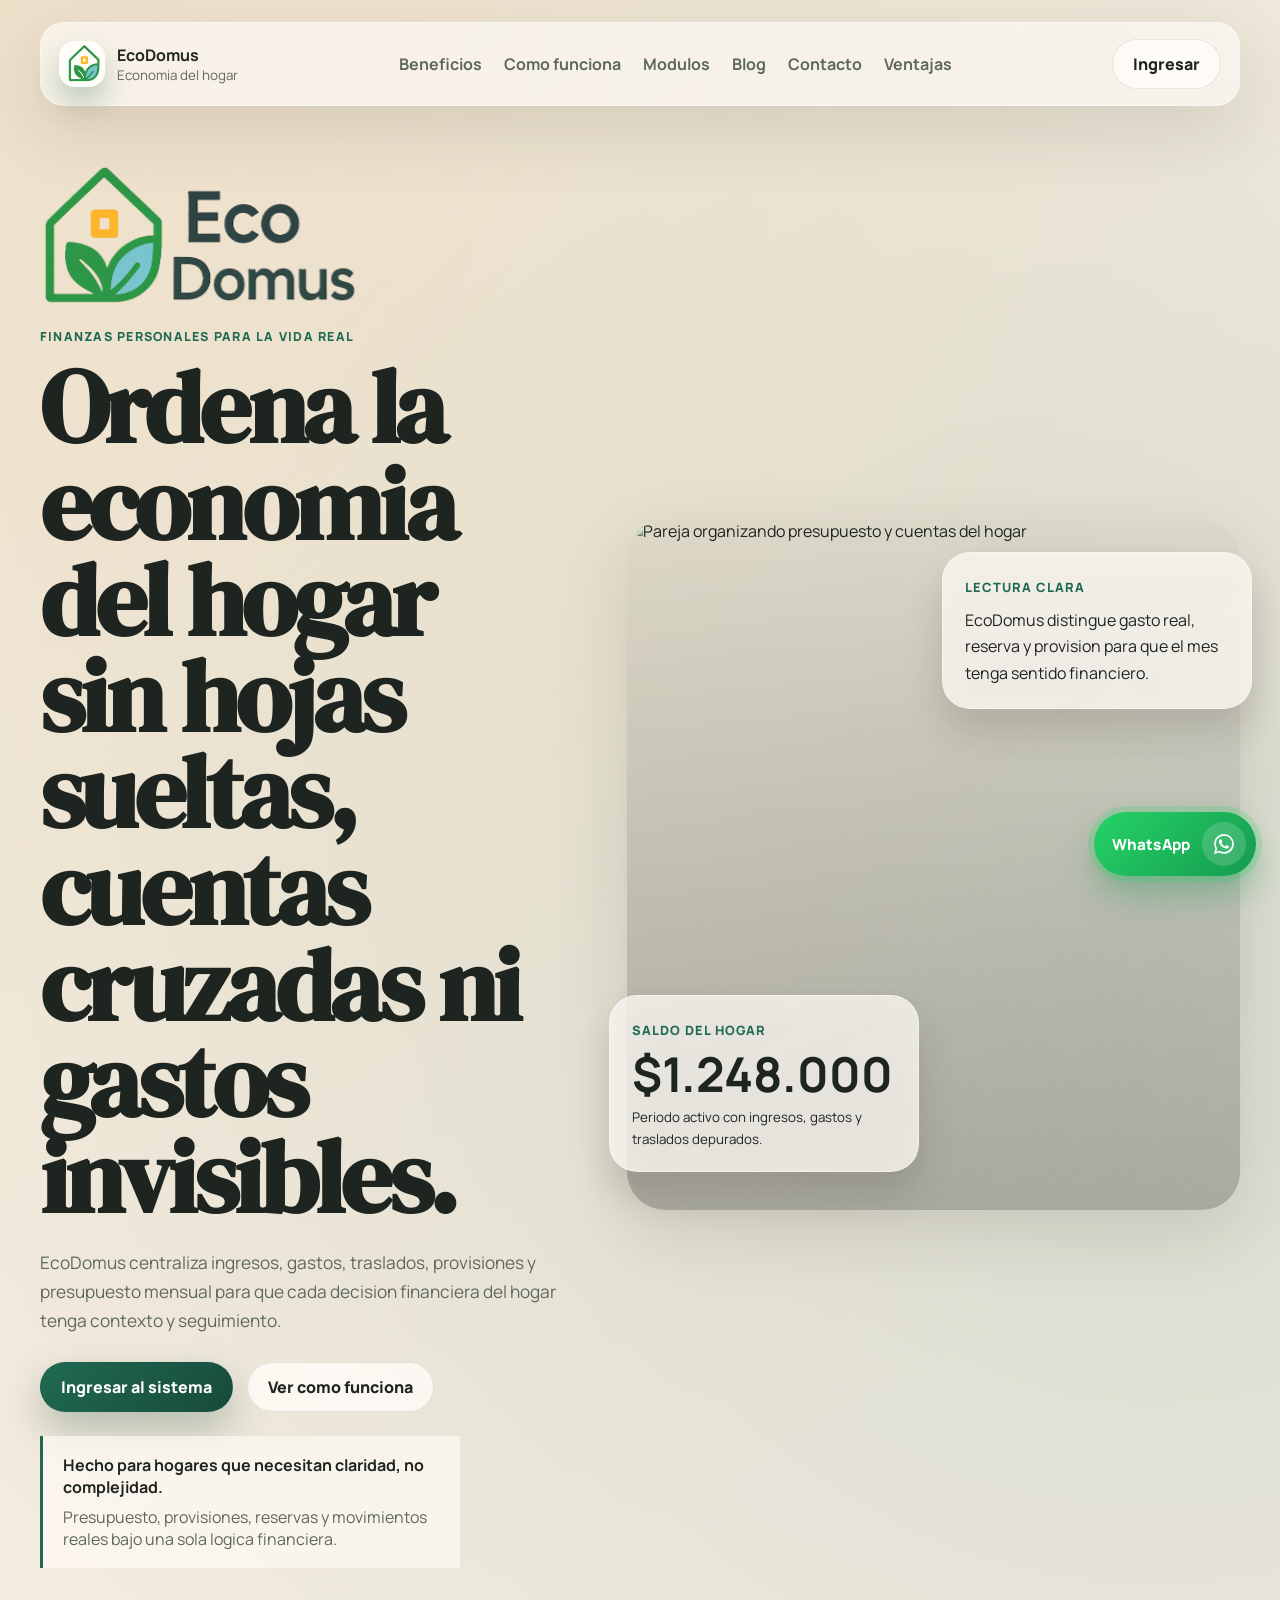
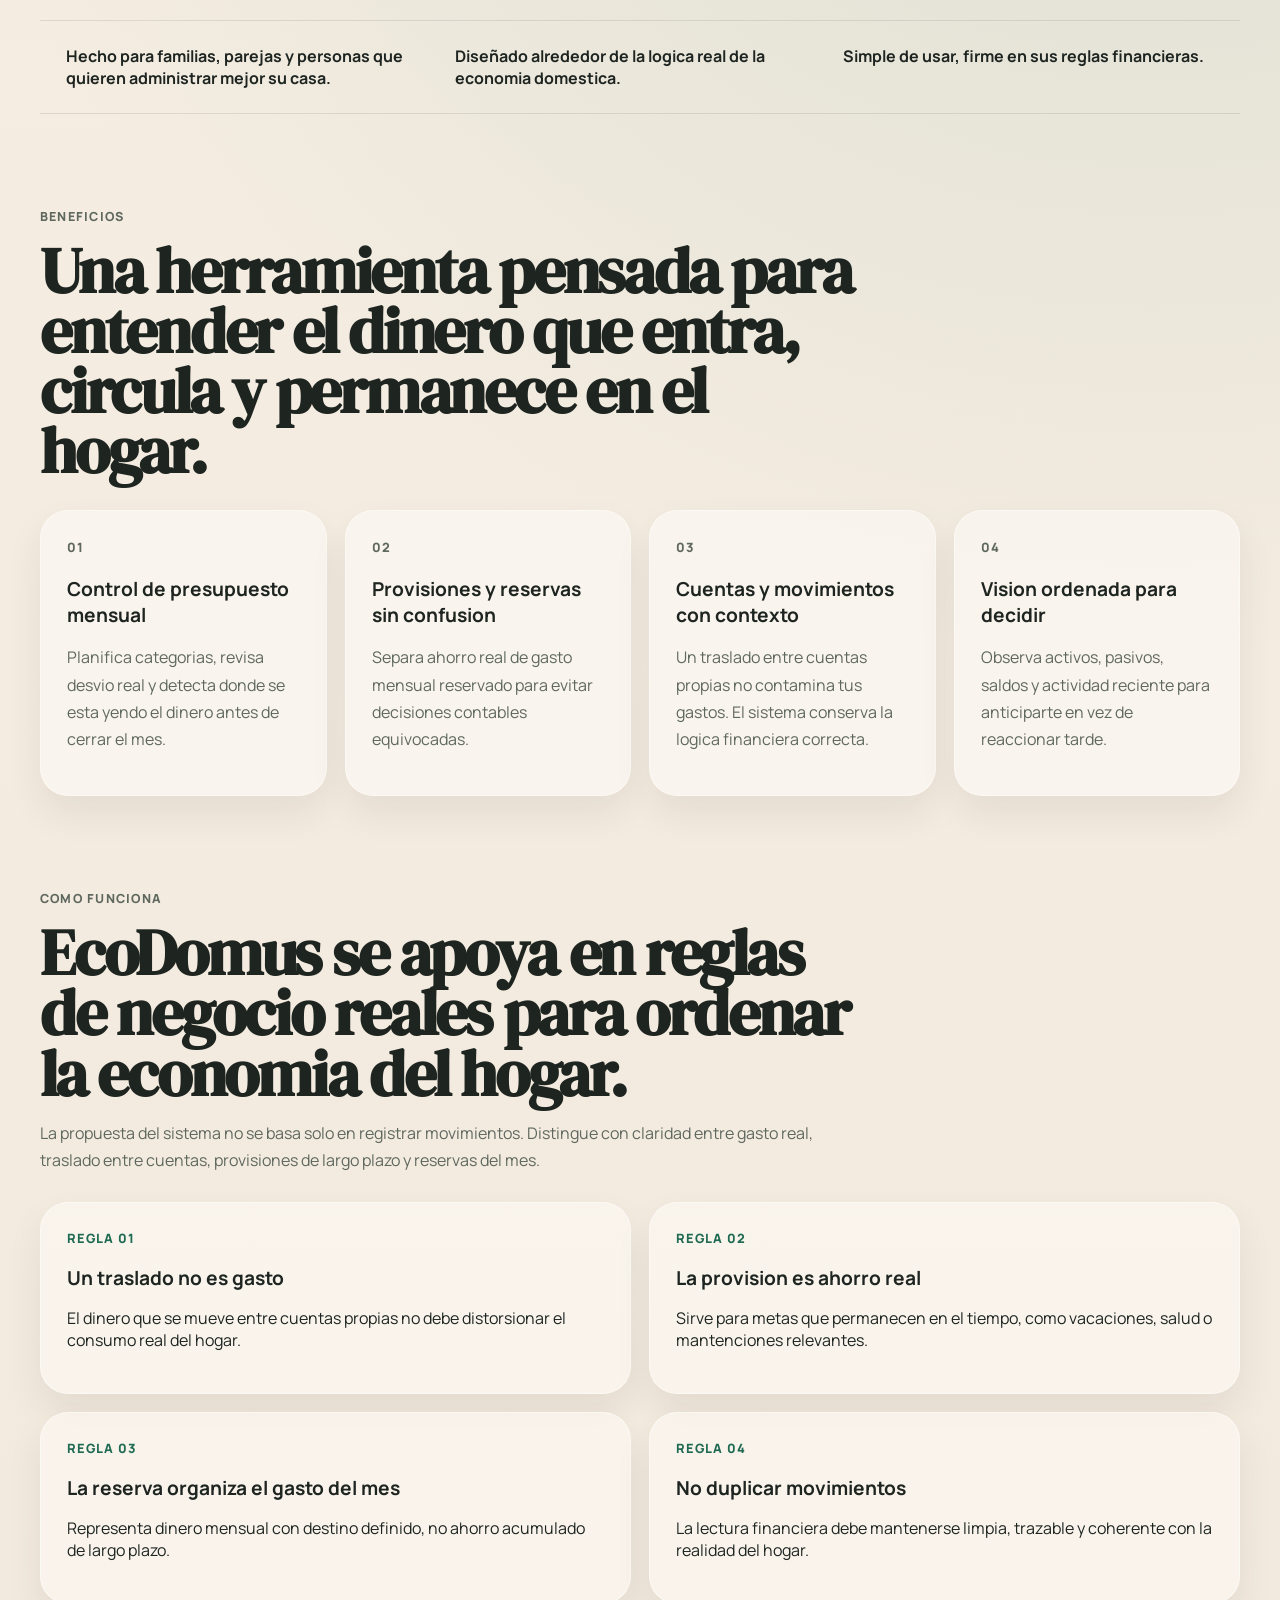
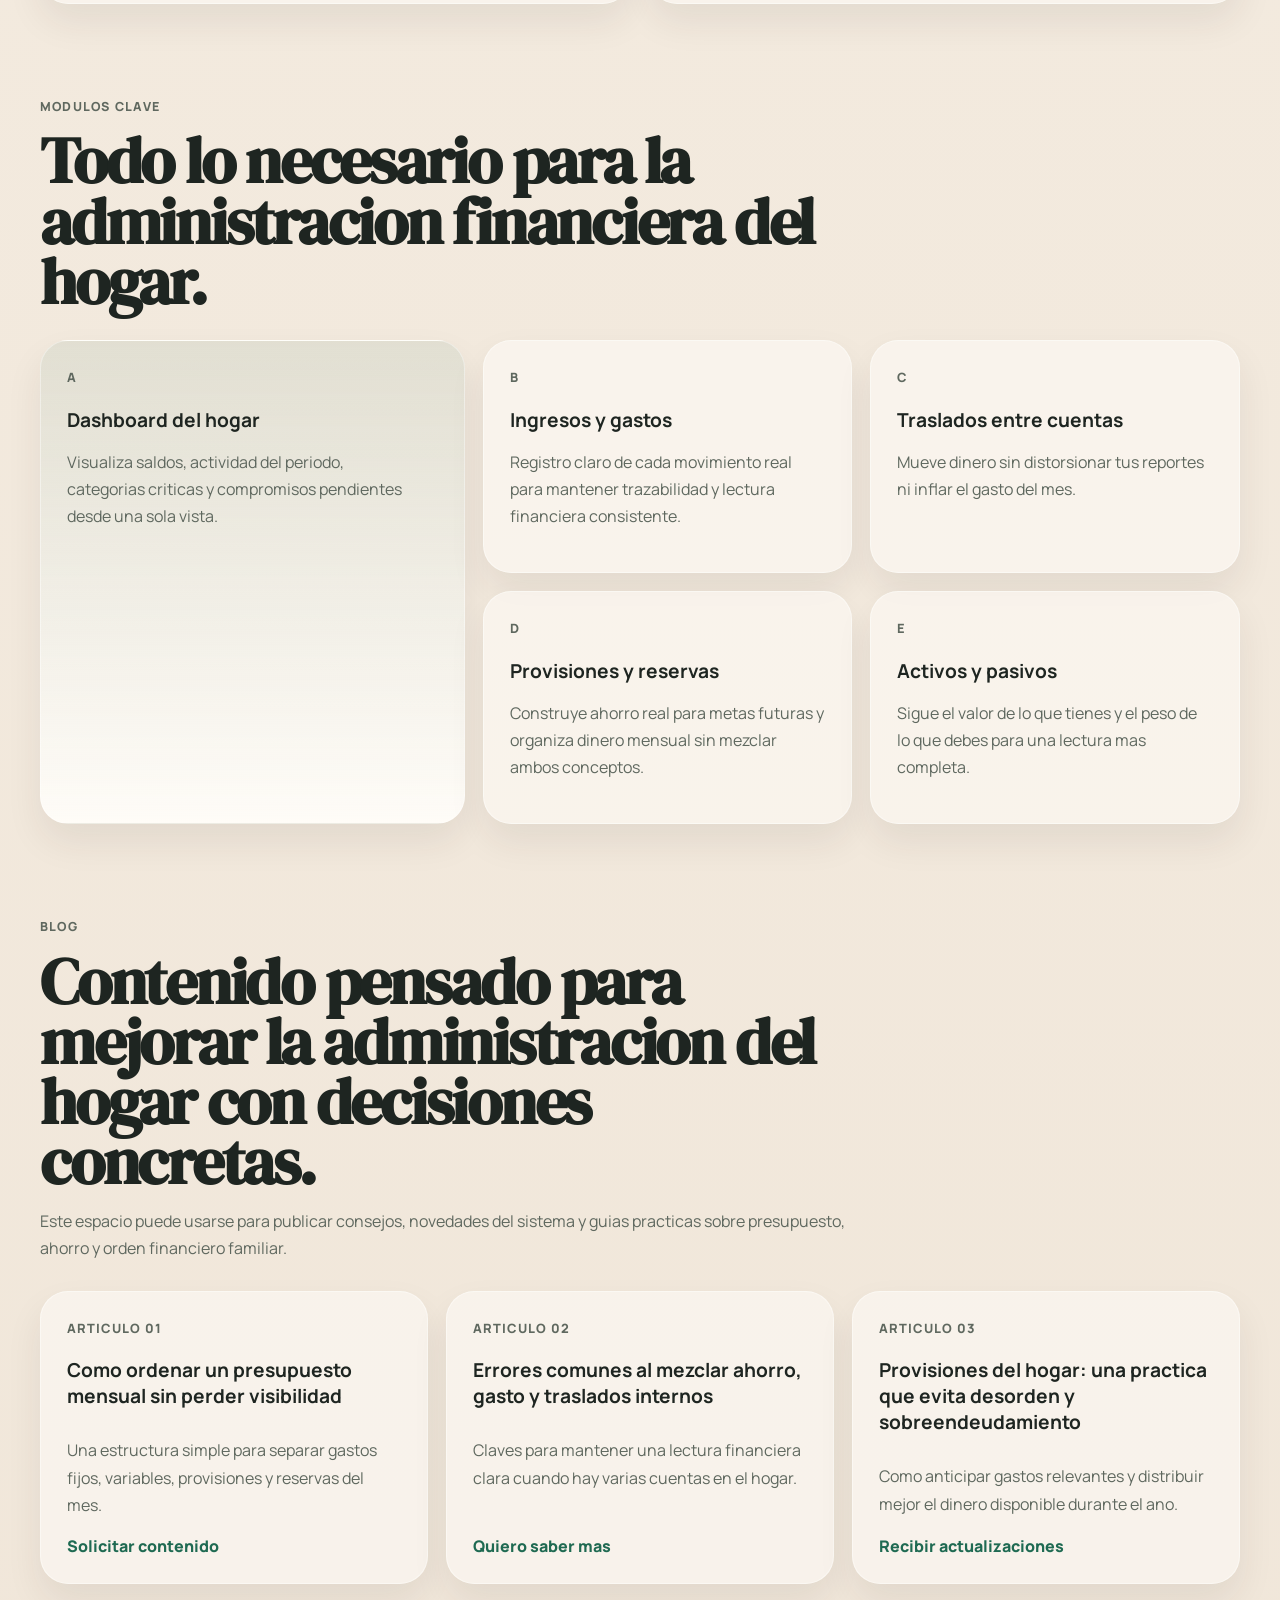
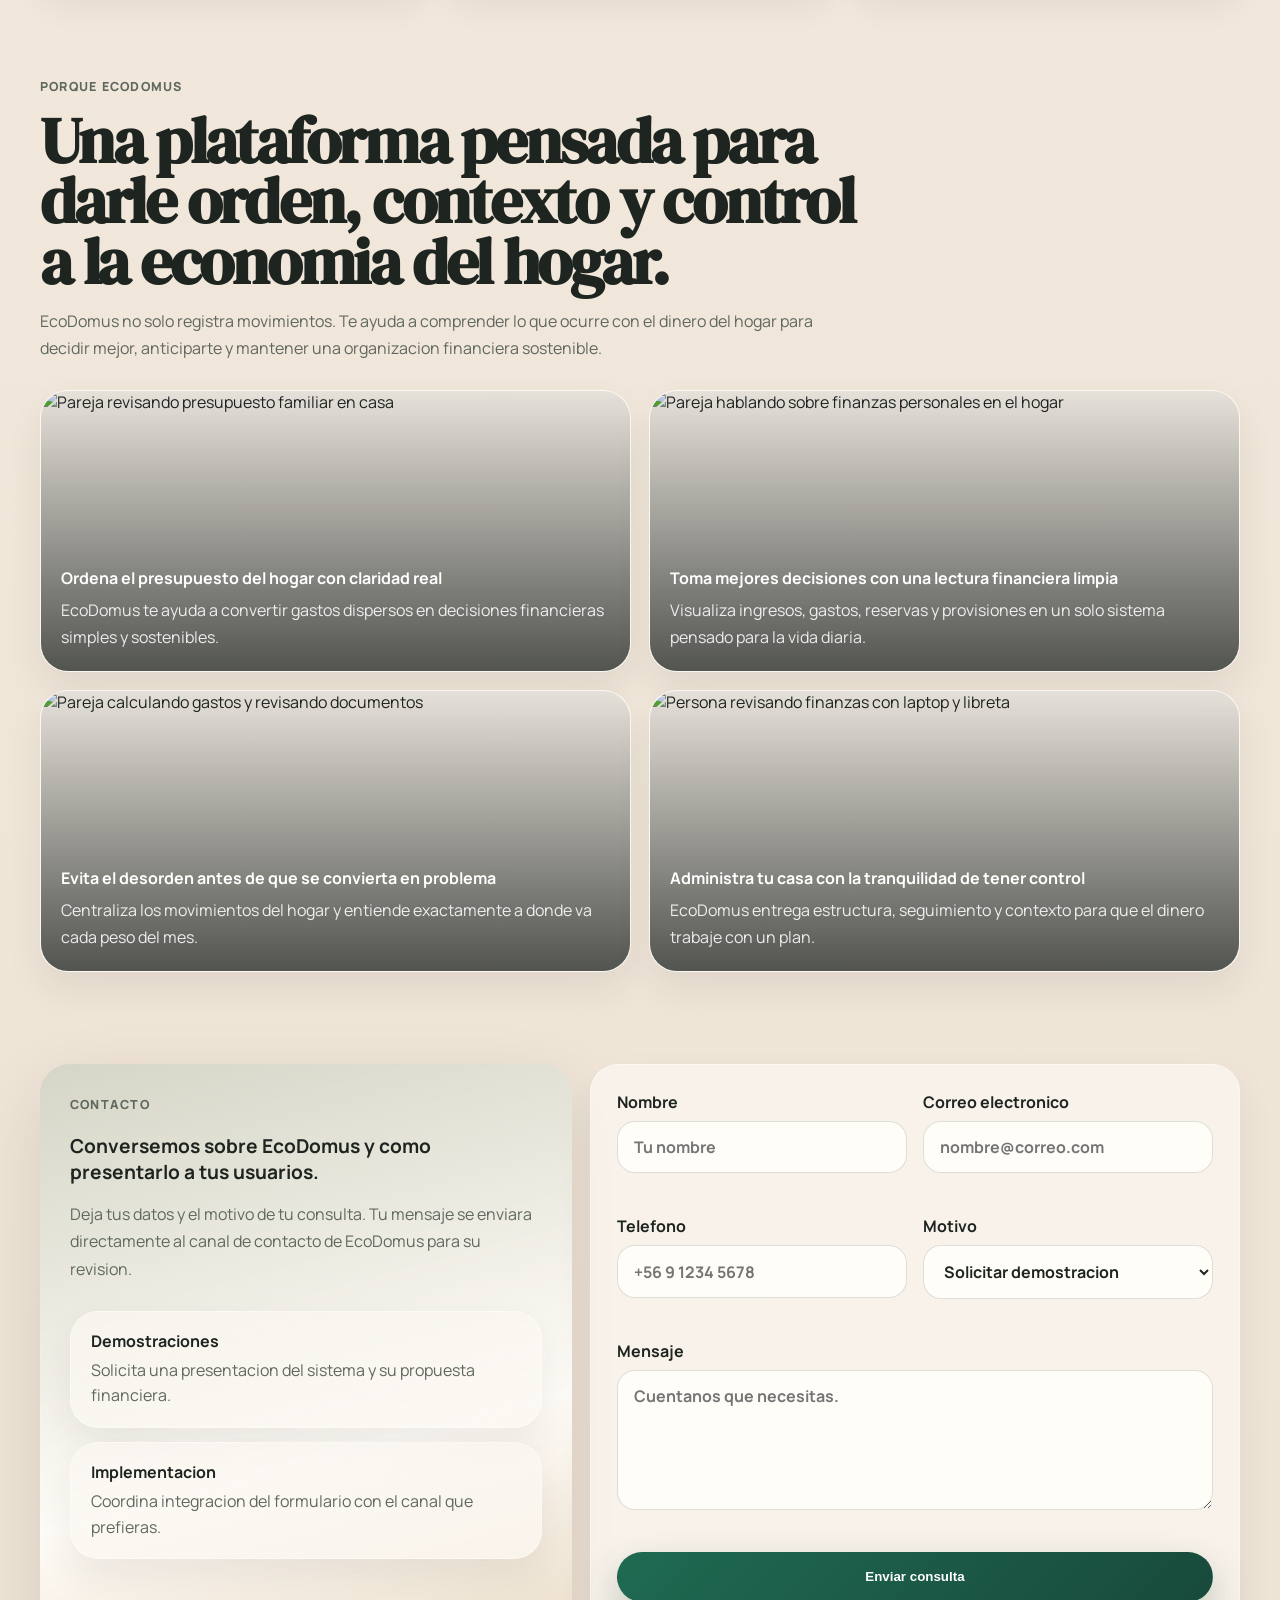
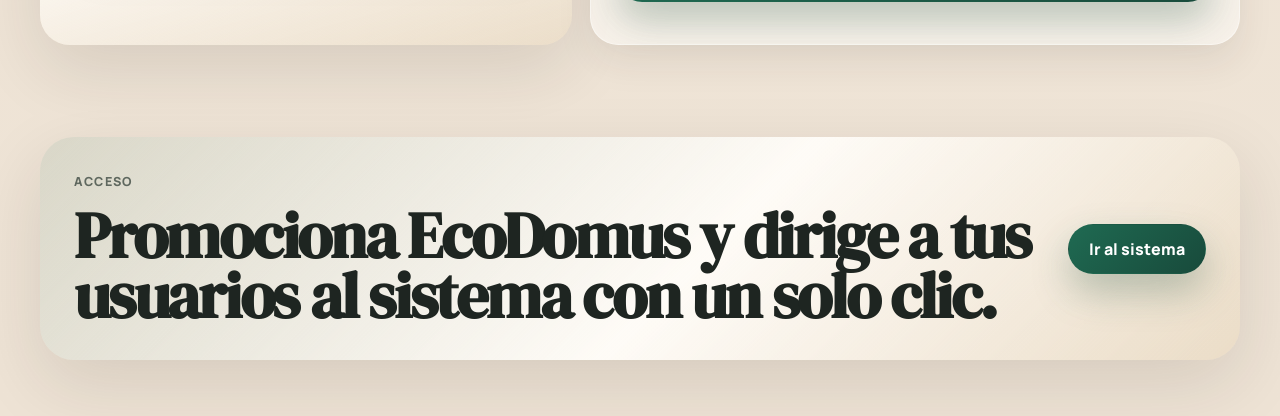
==== commit 92b75765: "implementacion whatsapp" ====
--- a/Ecodomus Pagina/index.html
+++ b/Ecodomus Pagina/index.html
@@ -386,6 +386,21 @@
       </section>
     </main>
   </div>
+
+  <a
+    class="whatsapp-float"
+    href="https://wa.me/56984668449?text=Hola%20EcoDomus,%20quiero%20mas%20informacion%20sobre%20la%20plataforma."
+    target="_blank"
+    rel="noreferrer"
+    aria-label="Contactar por WhatsApp"
+  >
+    <span class="whatsapp-float__label">WhatsApp</span>
+    <span class="whatsapp-float__icon" aria-hidden="true">
+      <svg viewBox="0 0 24 24" role="presentation" focusable="false">
+        <path d="M19.05 4.91A9.82 9.82 0 0 0 12.03 2C6.6 2 2.17 6.42 2.17 11.86c0 1.74.45 3.43 1.31 4.92L2 22l5.38-1.41a9.86 9.86 0 0 0 4.65 1.18h.01c5.43 0 9.86-4.42 9.86-9.86a9.8 9.8 0 0 0-2.85-7Zm-7.02 15.2h-.01a8.17 8.17 0 0 1-4.16-1.14l-.3-.18-3.19.84.85-3.11-.2-.32a8.16 8.16 0 0 1-1.25-4.34c0-4.51 3.67-8.19 8.2-8.19 2.19 0 4.25.85 5.8 2.4a8.14 8.14 0 0 1 2.39 5.79c0 4.52-3.68 8.2-8.13 8.25Zm4.49-6.12c-.25-.12-1.47-.72-1.7-.8-.23-.09-.39-.12-.56.12-.17.25-.64.8-.79.96-.15.17-.29.19-.54.07-.25-.12-1.06-.39-2.02-1.25-.74-.66-1.24-1.48-1.39-1.73-.15-.25-.02-.38.1-.5.11-.11.25-.29.37-.44.12-.14.16-.25.25-.42.08-.17.04-.31-.02-.43-.06-.12-.56-1.34-.77-1.83-.2-.48-.41-.42-.56-.42h-.48c-.17 0-.43.06-.66.31-.23.25-.87.85-.87 2.07 0 1.22.89 2.4 1.01 2.56.12.17 1.75 2.67 4.23 3.75.59.25 1.05.4 1.41.51.59.19 1.12.16 1.54.1.47-.07 1.47-.6 1.68-1.18.21-.58.21-1.07.15-1.18-.06-.12-.23-.19-.48-.31Z"/>
+      </svg>
+    </span>
+  </a>
   <script src="script.js"></script>
 </body>
 </html>
--- a/Ecodomus Pagina/styles.css
+++ b/Ecodomus Pagina/styles.css
@@ -698,6 +698,52 @@
   box-shadow: var(--shadow);
 }
 
+.whatsapp-float {
+  position: fixed;
+  right: 24px;
+  bottom: 24px;
+  z-index: 40;
+  display: inline-flex;
+  align-items: center;
+  gap: 12px;
+  padding: 10px 10px 10px 18px;
+  border-radius: 999px;
+  color: #fff;
+  background: linear-gradient(135deg, #25d366 0%, #128c4a 100%);
+  box-shadow: 0 18px 34px rgba(18, 140, 74, 0.34);
+}
+
+.whatsapp-float::before {
+  content: "";
+  position: absolute;
+  inset: -6px;
+  z-index: -1;
+  border-radius: inherit;
+  background: rgba(37, 211, 102, 0.2);
+  animation: whatsappPulse 2.4s ease-out infinite;
+}
+
+.whatsapp-float__label {
+  font-size: 0.95rem;
+  font-weight: 800;
+  letter-spacing: 0.01em;
+}
+
+.whatsapp-float__icon {
+  display: grid;
+  place-items: center;
+  width: 44px;
+  height: 44px;
+  border-radius: 50%;
+  background: rgba(255, 255, 255, 0.16);
+}
+
+.whatsapp-float__icon svg {
+  width: 24px;
+  height: 24px;
+  fill: currentColor;
+}
+
 .benefit-card,
 .module-card,
 .rule-card,
@@ -784,6 +830,18 @@
   }
   50% {
     transform: translateY(-8px);
+  }
+}
+
+@keyframes whatsappPulse {
+  0% {
+    opacity: 0.7;
+    transform: scale(0.92);
+  }
+  70%,
+  100% {
+    opacity: 0;
+    transform: scale(1.12);
   }
 }
 
@@ -882,4 +940,14 @@
     right: 12px;
     top: 14px;
   }
-}
+
+  .whatsapp-float {
+    right: 14px;
+    bottom: 14px;
+    padding-left: 10px;
+  }
+
+  .whatsapp-float__label {
+    display: none;
+  }
+}
